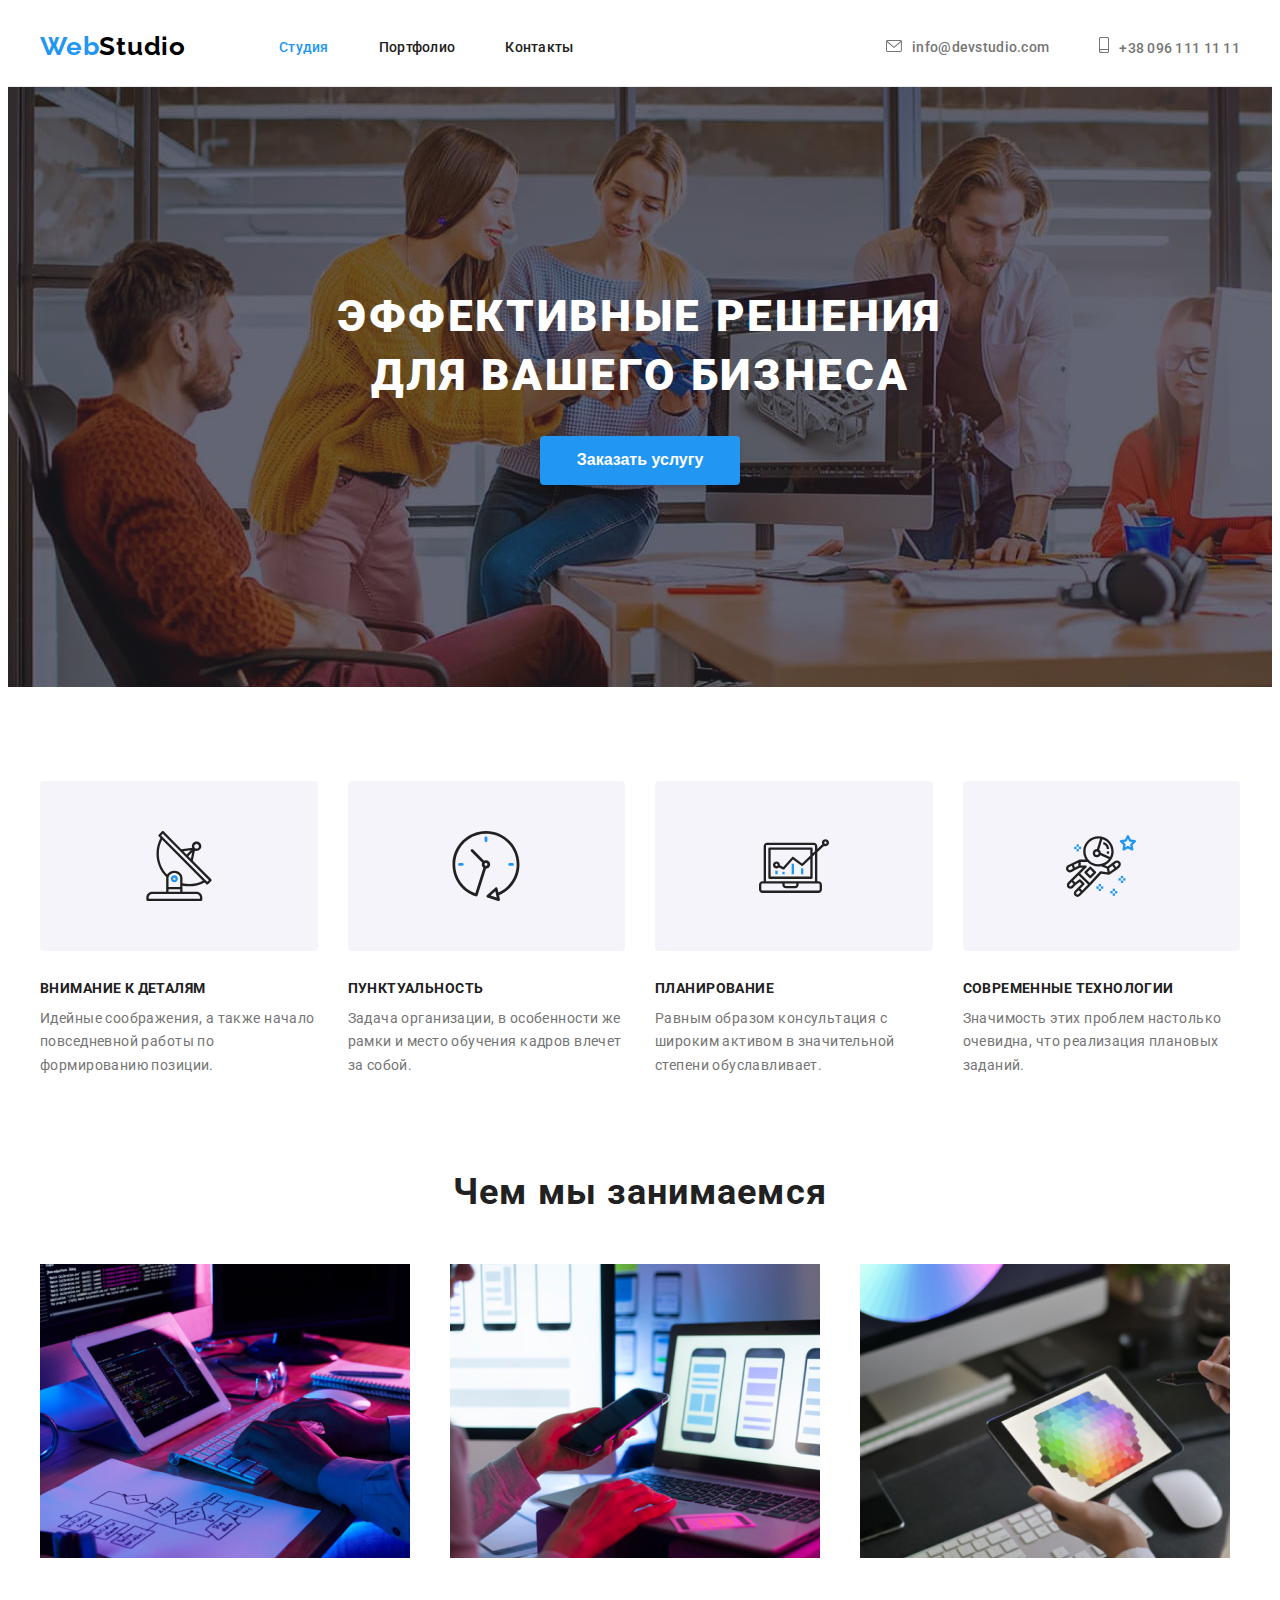
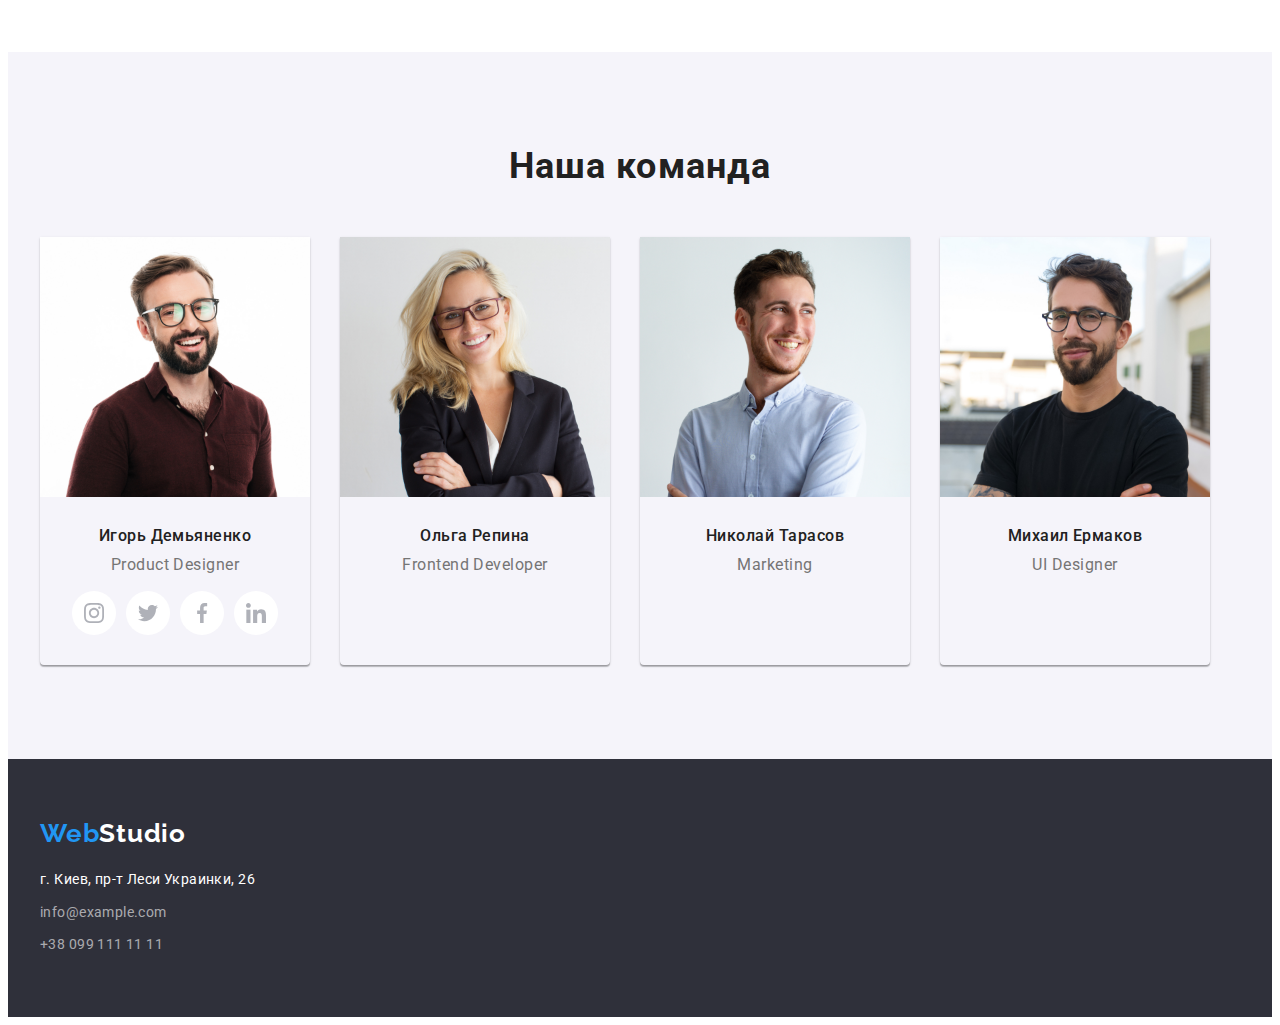
==== index.html @ a6addc0a "Добавляет спрайт svg" ====
<!DOCTYPE html>
<html lang="ru">
<head>
  <meta charset="UTF-8">
  <meta http-equiv="X-UA-Compatible" content="IE=edge">
  <meta name="viewport" content="width=device-width, initial-scale=1.0">
  <!-- Normalize -->
  <link rel="stylesheet" href="https://cdnjs.cloudflare.com/ajax/libs/modern-normalize/1.0.0/modern-normalize.min.css" integrity="sha512-ISS7cAi1PEhQ8jnbJpJZMd29NlhNj4AWYyLOSp2CE/CsHxTCu+r+t0D2yoJudVrd0/8fTVPUVDzY5Tvli75u/g==" crossorigin="anonymous" />
  <!-- google fonts -->
  <link rel="preconnect" href="https://fonts.gstatic.com">
 <link href="https://fonts.googleapis.com/css2?family=Raleway:wght@700&family=Roboto:wght@400;500;700;900&display=swap" rel="stylesheet">
  <link rel="stylesheet" href="./css/style.css">
  <title>Студия</title>
  
</head>

<body>
<!-- ШАПКА-->

  <header class="header">

    <div class="container">

      <nav class="nav">
        <a class="link logo" href="index.html"> Web<span class="logo-black">Studio</span> </a>
    
    <!-- Меню -->
        <ul class="navigation list">
          <li class="navigation-item"><a class="link menu current" href="index.html">Студия</a></li>
          <li class="navigation-item"><a class="link menu" href="./portfolio.html">Портфолио</a></li>
          <li class="navigation-item"><a class="link menu" href="">Контакты </a></li>
        </ul>

      </nav>
    
        <!--Контакты-->
        
        <ul class="navigation list">
        
          <li class="contact email">

            <a class="link contact" href="mailto:info@devstudio.com">
            <svg class="contact-icon-envelope" width="16px" height="12px" >
              <use href="./img/svg-sprite.svg#envelope"></use>
            </svg>info@devstudio.com</a>

            </li>


          <li class="contact">
            <a class="link contact" href="tel:+380961111111">
              <svg class="contact-icon-smartphone" width="10px" height="16px">
                <use href="./img/svg-sprite.svg#smartphone"></use>
              </svg>+38 096 111 11 11</a>
          </li>

        </ul>
     

    </div>
  </header>

<main>
<!-- Блог Герой -->

  <section class="hero main">
    <div class="container">

    <h1 class="hero-title">Эффективные решения <br> для вашего бизнеса</h1>

  
      <button class="btn hero" type="button">Заказать услугу</button>
    
  </div>
   
  </section>


  

<!-- Oсобенности -->

  <section class="features-box">
    <div class="container">

      <h2 class="visually-hidden">Особенности компании</h2>

  <!-- Список особенностей -->
    <ul class="list features" >
      <li class="features-item">

        <div class="thumb">
          <svg class="thumb-icons" width="70px" height="70px">
            <use href="./img/svg-sprite.svg#antenna"></use>
          </svg>

        </div>
        <h3 class="features-title">Внимание к деталям</h3>
        <p class="features-text">Идейные соображения, а также начало повседневной работы по формированию позиции.</p>
      </li>

      <li class="features-item">

        <div class="thumb">
          <svg class="thumb-icon" width="70px" height="70px">
            <use href="./img/svg-sprite.svg#clock" ></use>
          </svg>

        </div>
        <h3 class="features-title">Пунктуальность</h3>
        <p class="features-text">Задача организации, в особенности же рамки и место обучения кадров влечет за собой.</p>
      </li>

      <li class="features-item">

        <div class="thumb">
          <svg class="thumb-icon" width="70px" height="70px">
            <use href="./img/svg-sprite.svg#diagram"></use>
          </svg>

        </div>
        <h3 class="features-title">Планирование</h3>
        <p class="features-text">Равным образом консультация с широким активом в значительной степени обуславливает.</p>
      </li>

      <li class="features-item">

        <div class="thumb">
          <svg class="thumb-icon" width="70px" height="70px">
            <use href="./img/svg-sprite.svg#astronaut"></use>
          </svg>

        </div>
        <h3 class="features-title">Современные технологии</h3>
        <p class="features-text">Значимость этих проблем настолько очевидна, что реализация плановых заданий.</p>
      </li>
    </ul>
    </div>
    
  </section>


<!-- Секция 2. Чем мы занимаемся -->
<section class="content">

  <div class="container">
    <h2 class="section-title">Чем мы занимаемся</h2>
      
    <ul class="section list">

      <li class="section-item"><img src="./img/typing_comp.png" width="370" alt="Печатать на компьютере"></li>

      <li class="section-item"><img src="./img/telephone.png" width="370" alt="Телефон и компьютер"></li>

      <li class="section-item"><img src="./img/tablet.png" width="370" alt="Планшет"></li>
    </ul>
  </div>
 
      
</section>

<!-- Секция 3. Наша команда -->

<section class="description-section">

  <div class="container">

    <h2 class="section-title">Наша команда</h2>
  
    <ul class="list description">
  
      <li class="description-list-item">
        <img src="./img/man.jpg" width="270" alt="Дизайнер продукта">
        
        <div class="description-flex">
          <h3 class="description-title">Игорь Демьяненко</h3>
          <p class="description-text">Product Designer</p>
<!-- Социальные сети -->
          <ul class="thumb-list list">

            <li class="thumb-social-item link">
              <a class="thumb-social-link" href=""> 
                <svg class="thumb-social-icon instagram" width="20px" height="20px">
                <use href="./img/svg-sprite.svg#instagram"></use>
              </svg> </a>
            </li>
            <li class="thumb-social-item link">
              <a class="thumb-social-link" href=""> 
                <svg class="thumb-social-icon" width="20px" height="20px">
                <use href="./img/svg-sprite.svg#twitter"></use>
              </svg></a>
            </li>
            <li class="thumb-social-item link">
              <a class="thumb-social-link" href="">
                <svg class="thumb-social-icon" width="20px" height="20px">
                  <use href="./img/svg-sprite.svg#facebook"></use>
                </svg>
              </a>
            </li>
            
            <li class="thumb-social-item link">
              <a class="thumb-social-link" href="">
                <svg class="thumb-social-icon" width="20px" height="20px">
                  <use href="./img/svg-sprite.svg#linkedin"></use>
                </svg>
              </a>
            </li>

          </ul>

        </div>
        </li>
  
      <li class="description-list-item">
        <img src="./img/woman.jpg" width="270" alt="Девушка разработчик">
        
        <div class="description-flex">
        <h3 class="description-title">Ольга Репина</h3>
        <p class="description-text">Frontend Developer</p>

<!-- Сoциальные сети -->

            
        </div>

      </li>
  
      <li class="description-list-item">
        <img src="./img/frontend_boy.jpg" width="270" alt="Маркетолог">
       
        <div class="description-flex">
        <h3 class="description-title">Николай Тарасов</h3>
        <p class="description-text">Marketing</p>
       
        <!-- Социальные сети -->
        

       </div>

      </li>
  
      <li class="description-list-item">
        <img src="./img/man_with_glasses.jpg" width="270" alt="UI дизайнер">
        
        <div class="description-flex">
        <h3 class="description-title">Михаил Ермаков</h3>
        <p class="description-text">UI Designer</p>
        <!-- Социальные сети -->


        

          </div> 
      </li>
    </ul>

  </div>
  

  
</section>
</main>

<!-- Футер-->

<footer class="footer">
  
  <div class="container">
    <a class="link logo" href="index.html">Web<span class="logo-white">Studio</span> </a>

    <address class="address">
    
    <p class="address-text">г. Киев, пр-т Леси Украинки, 26</p> 


   
  <a class="link" href="mailto:info@example.com">info@example.com</a>
  <a class="link" href="tel:+380991111111">+38 099 111 11 11</a>
 
  
  </address>
  </div>
  
  
  
</footer>


</body>
</html>
---- css/style.css ----
/*  Переменные */
:root {
  /* Цвета */
  --accent-color: #2196f3;
  --bg-color: #ffffff;
  --title-color: #212121;
  --secondary-text-color: #757575;
  --secondary-white-color: #ffffff;
  --margin-right-bottom:30px;

  /* Шрифты */
  --main-font: "Roboto", sans-serif;
  --secondary-font: "Raleway", sans-serif;
  --bg-color-hero-footer: #2f303a;
}

body {
  background-color: var(--bg-color);
  font-family: var(--main-font);
  color: var(--title-color);
  
}

/* Сброс стилей */
.link {
  text-decoration: none;
}
.list {
  list-style: none;
}
.address {
  font-style: normal;
}

h1,h2,h3,h4,h5,h6,p{
  margin: 0;
  padding: 0;
}

ul, ol{
  margin: 0;
  padding: 0;
}
img{
  display: block;
  max-width: 100%;
}

/* СПРЯТАННЫЕ ЗАГОЛОВКИ */

.visually-hidden { 
  position: absolute !important;
  clip: rect(1px 1px 1px 1px);
  clip: rect(1px, 1px, 1px, 1px);
  padding: 0 !important;
  border: 0 !important;
  height: 1px !important;
  width: 1px !important;
  overflow: hidden;
}



/* КОМПОНЕНТЫ*/
.btn {
  cursor: pointer;
}

.section-title {
  font-weight: 700;
  font-size: 36px;
  line-height: 1.16;
  text-align: center;
  letter-spacing: 0.03em;
  color: var(--title-color);
  margin-bottom: 50px;
}

.footer {
  background-color: var(--bg-color-hero-footer);
}

/* ШАПКА */

.header{
  border-bottom: 1px solid #ECECEC;
}
.container{
  width: 1200px;
  margin: 0 auto;
  padding-left: 15px;
  padding-right: 15px;
  
 
}

.header .container{
  display: flex;
  align-items: center;
  
}

.nav{
  display: flex;
  text-align: center;
  
}
/* ///////////Навигационное меню */
.link.menu{
padding-top: 32px;
padding-bottom: 32px;}







.navigation-item:not(:last-child){
  margin-right: 50px;
}

/* ////// КОНТАКТЫ  */
.navigation.list{
display: flex;
align-items: center;

margin-left: auto;

}
.link.contact{
padding-top: 32px;
padding-bottom: 32px;

}


.contact.email{
  margin-right: 50px;
}

.contact-icon-envelope{
width: 16px;
height: 12px;
fill:  #757575;
margin-right: 10px;
}

.contact-icon-smartphone{
  fill:#757575;
  width: 10px;
  height: 16px;
  margin-right: 10px;
}
/* Ховер иконки имейла и телефона */

.link.contact:hover .contact-icon-envelope{
  fill:var(--accent-color);
}

.link.contact:hover .contact-icon-smartphone{
  fill:var(--accent-color);
}

/* ///////////Навигационное меню  КОНЕЦ */



/* /////////////  ЛОГОТИП///////////// */
.nav .link.logo{
  padding-top: 24px;
  padding-bottom: 25px;
  margin-right: 93px;
}
.logo {
  font-family: var(--secondary-font);
  font-weight: 700;
  font-size: 26px;
  line-height: 1.1;
  letter-spacing: 0.03em;
  color: var(--accent-color);
}

.logo-white {
  color: var(--secondary-white-color);
}
.logo-black {
  color: #000000;
}

.link.menu {
  font-weight: 500;
  font-size: 14px;
  line-height: 1.14;
  letter-spacing: 0.02em;
  color: var(--title-color);
}
.link.menu:hover,
.link.menu:focus {
  color: var(--accent-color);
}

.list .link.menu.current {
  color: var(--accent-color);
}

.link.contact {
  font-weight: 500;
  font-size: 14px;
  line-height: 1.1;
  letter-spacing: 0.02em;
  color: var(--secondary-text-color);
}
.link.contact:hover,
.link.contact:focus {
  color: var(--accent-color);
}

/* ГЕРОЙ */
.hero.main {

  background-image: linear-gradient(
    rgba(47, 48, 58, 0.4),
    rgba(47, 48, 58, 0.4)
  ),
  url(../img/bg-optimized.jpg);
  background-color: var(--bg-color-hero-footer);
  
  max-width: 1600px;
  height: 600px;
  margin-left: auto;
  margin-right: auto;
  background-repeat: no-repeat;
}


.hero-title {
  font-weight: 900;
  font-size: 44px;
  line-height: 1.36;
  text-align: center;
  letter-spacing: 0.06em;
  text-transform: uppercase;
  color: #ffffff;
  margin-bottom: 30px ;
}

.hero .container{
  padding: 200px 15px ;
 
}



/* КНОПКА - ЗАКАЗАТЬ УСЛУГУ */

.btn.hero{
 min-width: 200px;
 padding: 10px 32px;
 display: block; 
 margin: 0 auto;
 text-align: center;

  font-weight: 700;
  font-size: 16px;
  line-height: 1.8;
  background-color: var(--accent-color);
  color: var(--secondary-white-color);
  box-shadow: 0px 4px 4px rgba(0, 0, 0, 0.15);
  border-radius: 4px;
  border: 0px;
  outline: 0px;
  
}



/* ОСОБЕННОСТИ*/

.list.features .thumb{
  margin-bottom: 30px;
  background-color:#F5F4FA;
  border-radius:4px;
  display: flex;
  justify-content: center;
  align-items: center;
  height: 120px;
  padding: 25px 100px;
}




.features-title {
  font-weight: 700;
  font-size: 14px;
  line-height: 1.14;
  letter-spacing: 0.03em;
  text-transform: uppercase;
  color: var(--title-color);
}

.features-text {
  font-size: 14px;
  line-height: 1.7;
  letter-spacing: 0.03em;
  color: var(--secondary-text-color);
}

.features-box{
  padding-bottom: 94px;
  padding-top: 94px;
}

.list.features{
  display: flex;
}

.features-item{
  flex-basis: calc(100% / 4);
}

.features-item:not(:last-child){
margin-right: 30px;
}
.features-title{
  margin-bottom: 10px;
}



/*  СЕКЦИЯ ЧЕМ МЫ ЗАНИМАЕМСЯ */

.content{
  padding-bottom: 94px;
}

.section-title{
/* margin-bottom: 50px; */
text-align: center;
}

.section.list{
  display: flex;
  flex-wrap: wrap;
  margin-left: calc(-1*var(--margin-right-bottom));
  margin-top: calc(-1*var(--margin-right-bottom));
}

.section-item{
  margin-left: var(--margin-right-bottom);
  margin-top: var(--margin-right-bottom);
  flex-basis: calc(100% / 3 - var(--margin-right-bottom));
}

/* НАША КОМАНДА  */


.description-section{
  padding-top: 94px;
  padding-bottom: 94px;
  background-color: #f5f4fa;
}

 .list.description{
  display: flex;
  flex-wrap: wrap;
}

 .list>.description-list-item{
  box-shadow: 0px 1px 3px rgba(0, 0, 0, 0.12), 0px 1px 1px rgba(0, 0, 0, 0.14), 0px 2px 1px rgba(0, 0, 0, 0.2);
border-radius: 0px 0px 4px 4px;
}

.list>.description-list-item:not(:last-child){
  margin-right: 30px;
}




.description .description-title {
  font-weight: 500;
  font-size: 16px;
  line-height: 1.18;
  letter-spacing: 0.03em;
  color: var(--title-color);
}

.description .description-text {
  font-size: 16px;
  line-height: 1.18;
  letter-spacing: 0.03em;
  color: var(--secondary-text-color);
  margin-bottom: 16px;
}


/* ///////////Соцеальные сети */
.thumb-list{
  display: flex;
  align-items: center;
  justify-content: space-between;
}

.thumb-social-icon.instagram{
  fill: #AFB1B8;
 }

.thumb-social-link{
  display: flex;
  align-items: center;
  justify-content: center;
  border-radius:50%;
  background-color: #fff;
  width: 44px;
  height: 44px;
}



/* ////// Ховер соц сетей */
.thumb-social-link:hover .thumb-social-icon,
.thumb-social-link:focus .thumb-social-icon{
  fill:#FFFFFF;
}



/* ///////////// */

/* ФУТЕР//////////*/

.footer .container{
  padding-top: 60px;
  padding-bottom: 60px;
}
.link.logo{
  margin: 0;
  padding: 0;
}
.address{margin-top: 20px;}

.address .address-text {
  font-size: 14px;
  line-height: 1.7;
  letter-spacing: 0.03em;
  color: var(--secondary-white-color);
  margin-bottom: 9px;
  
}


a[href="mailto:info@example.com"]{
  display: block;
  display: block;

}

 /* ////////////////// */
.description-flex{
  padding-top: var(--margin-right-bottom);
  padding-bottom: var(--margin-right-bottom); 
  text-align: center;
  padding-bottom: 30px;
  padding-left: 32px;
  padding-right: 32px;
}
.description-flex .description-title{
  margin-bottom: 10px;
}



.address .link {
  font-size: 14px;
  line-height: 1.7;
  letter-spacing: 0.03em;
  color: rgba(255, 255, 255, 0.6);
  margin-bottom: 9px;
}





/* ПОРТФОЛИО */
/* /////////// МЕНЮ*/
.menu-section{
  padding-top: 94px;
  padding-bottom: 94px;
}
.list.filters{
display: flex;
justify-content: center;
margin-bottom: 50px;

}

.list-filters-item:not(:last-child){
  margin-right: 8px;
}



/* ///////////КАТЕГОРИИ  */
.menu-section .btn {
  font-weight: 500;
  font-size: 16px;
  line-height: 1.6;
  text-align: center;
  letter-spacing: 0.03em;
  color: var(--title-color);
  background-color: #f5f4fa;
  border-radius: 4px;
  border: 0px;
  min-width: 73px;
  padding: 6px 22px;
}

.menu-section .btn:hover,
.menu-section .btn:focus {
  color: #ffffff;
  background-color: var(--accent-color);
}




/*  Портфолио сетка */


.portfolio{
  display: flex;
  flex-wrap: wrap;
  margin-left: -30px;
  margin-top: -30px;
}

.list-portfolio-item{
  flex-basis: calc(100% / 3 - 30px);
  margin-left: 30px;
  margin-top: 30px;
}

.portfolio>li:hover{
  box-shadow: 0px 1px 1px rgba(0, 0, 0, 0.12), 0px 4px 4px rgba(0, 0, 0, 0.06), 1px 4px 6px rgba(0, 0, 0, 0.16);
  cursor: pointer;
}


.list-portfolio-card{
background: #FFFFFF;
border-left: 1px solid #EEEEEE;
border-right: 1px solid #EEEEEE;
border-bottom: 1px solid #EEEEEE;
padding: 20px 24px;
}


.portfolio .portfolio-title {
  font-weight: 700;
  font-size: 18px;
  line-height: 2;
  letter-spacing: 0.06em;
  color: var(--title-color);
  margin-bottom: 4px;
}

.portfolio .portfolio-text {
  font-size: 16px;
  line-height: 1.8;
  letter-spacing: 0.03em;
  color: var(--secondary-text-color);
}
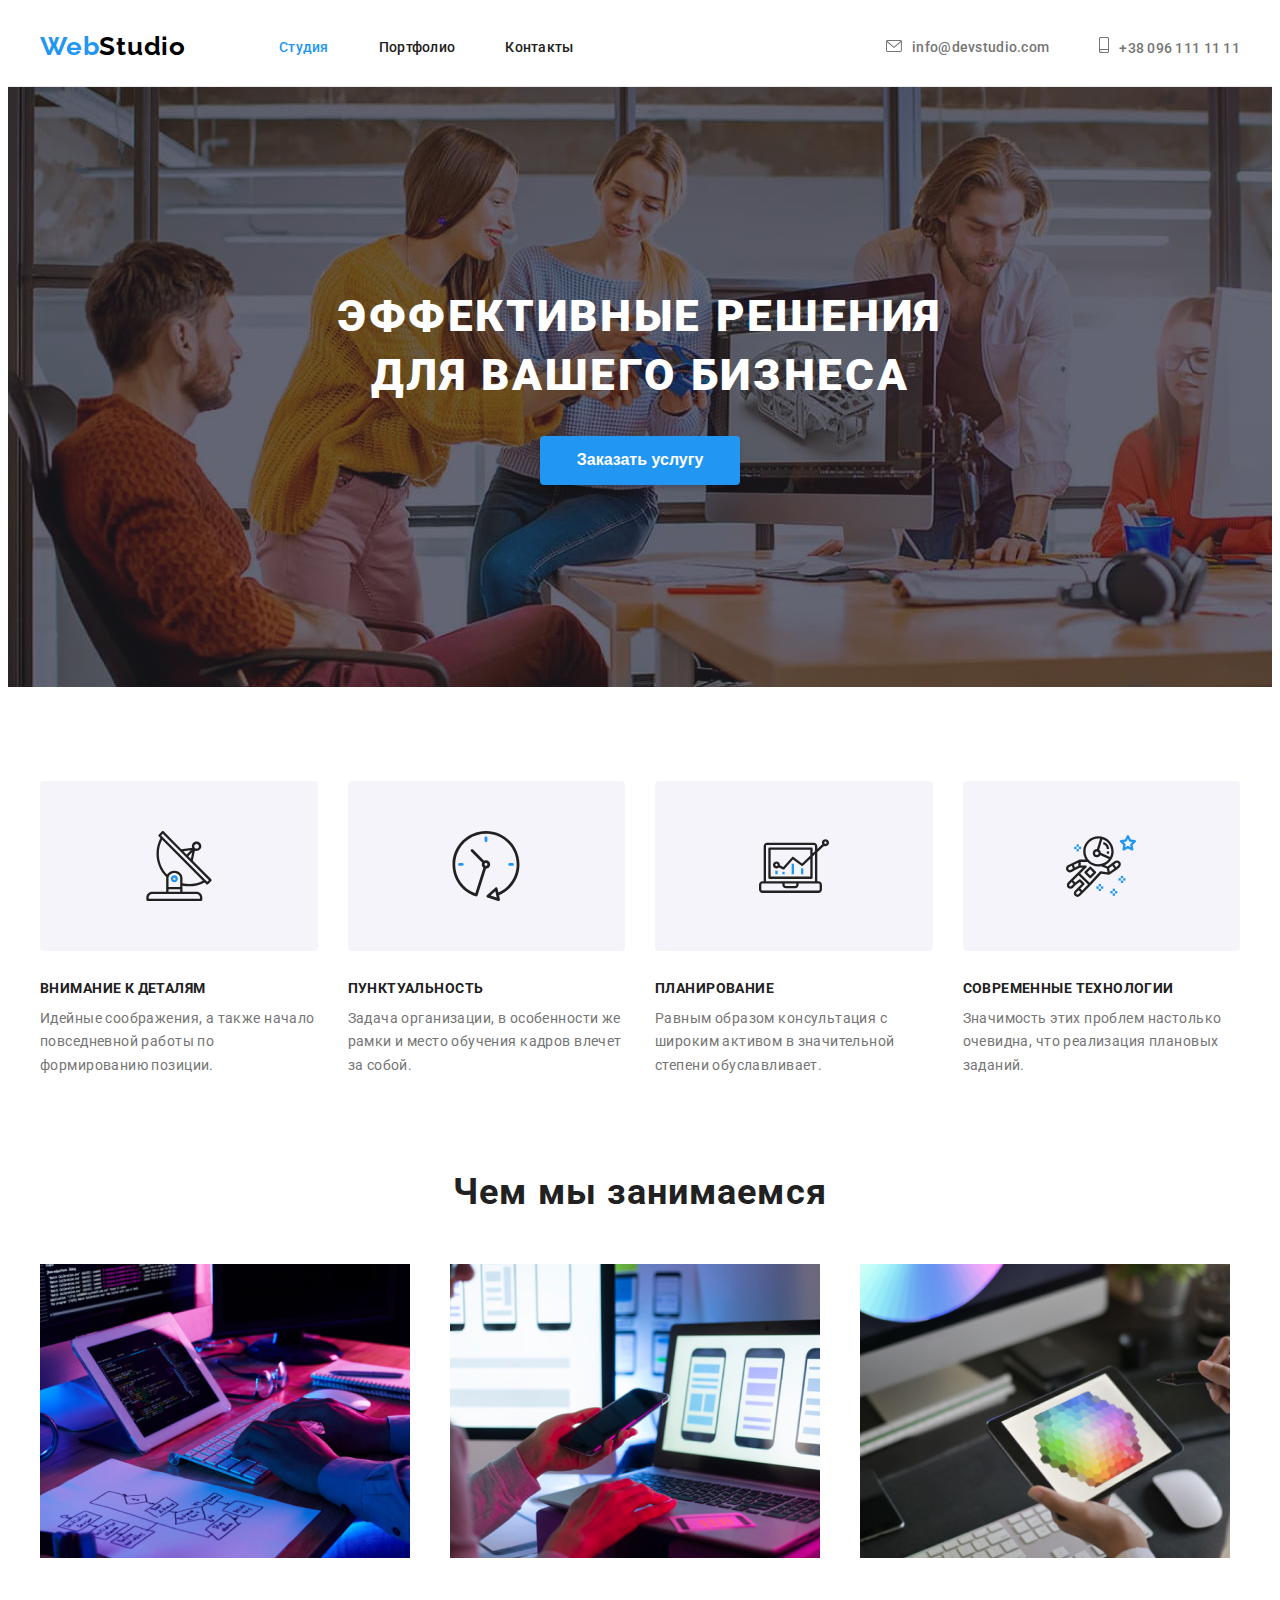
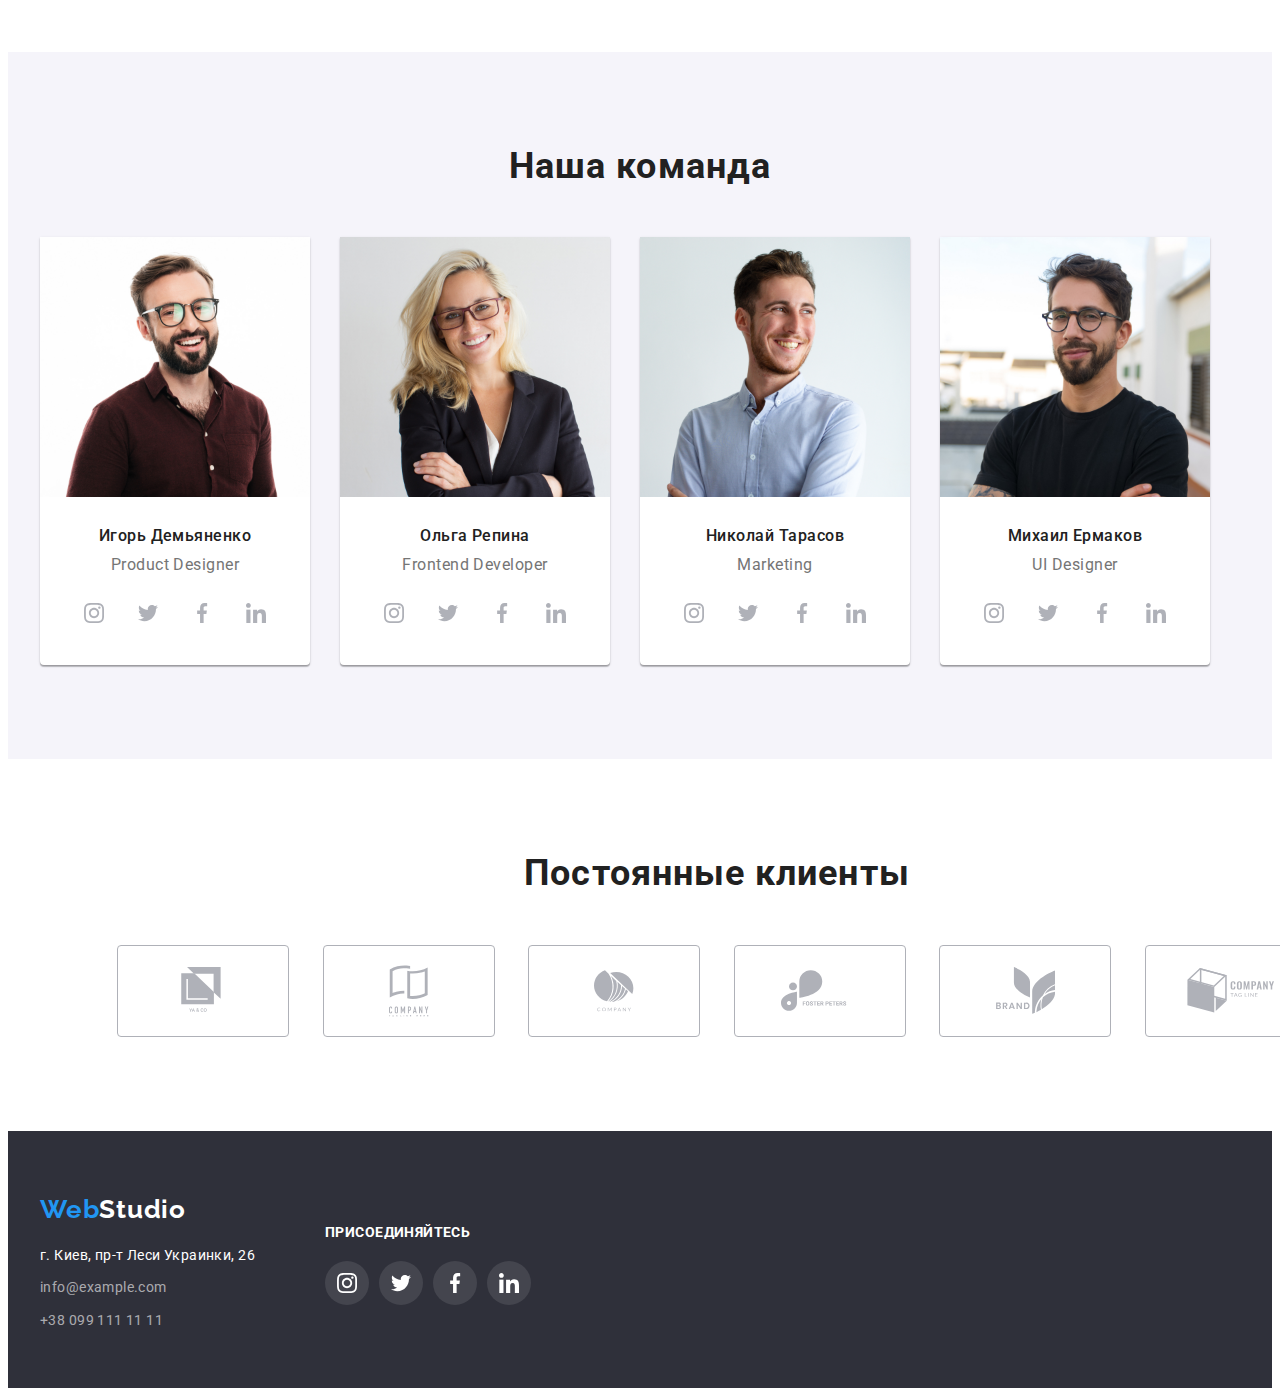
==== commit e064b446: "Заканчивает оформление векторной графики" ====
--- a/index.html
+++ b/index.html
@@ -219,7 +219,37 @@
         <p class="description-text">Frontend Developer</p>
 
 <!-- Сoциальные сети -->
-
+<ul class="thumb-list list">
+
+  <li class="thumb-social-item link">
+    <a class="thumb-social-link" href=""> 
+      <svg class="thumb-social-icon instagram" width="20px" height="20px">
+      <use href="./img/svg-sprite.svg#instagram"></use>
+    </svg> </a>
+  </li>
+  <li class="thumb-social-item link">
+    <a class="thumb-social-link" href=""> 
+      <svg class="thumb-social-icon" width="20px" height="20px">
+      <use href="./img/svg-sprite.svg#twitter"></use>
+    </svg></a>
+  </li>
+  <li class="thumb-social-item link">
+    <a class="thumb-social-link" href="">
+      <svg class="thumb-social-icon" width="20px" height="20px">
+        <use href="./img/svg-sprite.svg#facebook"></use>
+      </svg>
+    </a>
+  </li>
+  
+  <li class="thumb-social-item link">
+    <a class="thumb-social-link" href="">
+      <svg class="thumb-social-icon" width="20px" height="20px">
+        <use href="./img/svg-sprite.svg#linkedin"></use>
+      </svg>
+    </a>
+  </li>
+
+</ul>
             
         </div>
 
@@ -234,6 +264,38 @@
        
         <!-- Социальные сети -->
         
+        <ul class="thumb-list list">
+
+          <li class="thumb-social-item link">
+            <a class="thumb-social-link" href=""> 
+              <svg class="thumb-social-icon instagram" width="20px" height="20px">
+              <use href="./img/svg-sprite.svg#instagram"></use>
+            </svg> </a>
+          </li>
+          <li class="thumb-social-item link">
+            <a class="thumb-social-link" href=""> 
+              <svg class="thumb-social-icon" width="20px" height="20px">
+              <use href="./img/svg-sprite.svg#twitter"></use>
+            </svg></a>
+          </li>
+          <li class="thumb-social-item link">
+            <a class="thumb-social-link" href="">
+              <svg class="thumb-social-icon" width="20px" height="20px">
+                <use href="./img/svg-sprite.svg#facebook"></use>
+              </svg>
+            </a>
+          </li>
+          
+          <li class="thumb-social-item link">
+            <a class="thumb-social-link" href="">
+              <svg class="thumb-social-icon" width="20px" height="20px">
+                <use href="./img/svg-sprite.svg#linkedin"></use>
+              </svg>
+            </a>
+          </li>
+
+        </ul>
+
 
        </div>
 
@@ -247,18 +309,139 @@
         <p class="description-text">UI Designer</p>
         <!-- Социальные сети -->
 
-
-        
+        <ul class="thumb-list list">
+
+          <li class="thumb-social-item link">
+            <a class="thumb-social-link" href=""> 
+              <svg class="thumb-social-icon instagram" width="20px" height="20px">
+              <use href="./img/svg-sprite.svg#instagram"></use>
+            </svg> </a>
+          </li>
+          <li class="thumb-social-item link">
+            <a class="thumb-social-link" href=""> 
+              <svg class="thumb-social-icon" width="20px" height="20px">
+              <use href="./img/svg-sprite.svg#twitter"></use>
+            </svg></a>
+          </li>
+          <li class="thumb-social-item link">
+            <a class="thumb-social-link" href="">
+              <svg class="thumb-social-icon" width="20px" height="20px">
+                <use href="./img/svg-sprite.svg#facebook"></use>
+              </svg>
+            </a>
+          </li>
+          
+          <li class="thumb-social-item link">
+            <a class="thumb-social-link" href="">
+              <svg class="thumb-social-icon" width="20px" height="20px">
+                <use href="./img/svg-sprite.svg#linkedin"></use>
+              </svg>
+            </a>
+          </li>
+
+        </ul>
 
           </div> 
       </li>
     </ul>
 
   </div>
-  
-
-  
 </section>
+
+  <!-- ///////// Постоянные клиенты -->
+  <section class="clients">
+
+  <div class="container">
+
+  <h2 class="clients-title">Постоянные клиенты</h2>
+
+  <ul class="clients-list list">
+    <li class="clients-list-item">
+      
+              <a href="" class="link clients-list-link"> 
+                <div class="thumb-clients">
+                
+                <svg class="clients-list-icon" width="44px" height="48px">
+                <use href="./img/svg-sprite.svg#logo1"></use>
+              </svg> 
+            </div>
+            
+          </a>
+        
+           
+      
+    </li>
+
+    <li class="clients-list-item">
+            
+            <a href="" class="link clients-list-link">
+              <div class="thumb-clients">
+              <svg class="clients-list-icon" width="40px" height="52px">
+              <use href="./img/svg-sprite.svg#logo2"></use>
+            </svg>
+          </div>
+        </a>
+          
+    </li>
+
+    <li class="clients-list-item">
+      <a href="" class="link clients-list-link">
+          <div class="thumb-clients">
+          
+            <svg class="clients-list-icon" width="40px" height="42px">
+            <use href="./img/svg-sprite.svg#logo3 "></use>
+          </svg>
+        </div>
+      </a>
+    </li>
+
+
+    <li class="clients-list-item">
+      <a href="" class="link clients-list-link">
+          <div class="thumb-clients">
+         
+            <svg class="clients-list-icon"  width="78px" height="42px">
+            <use href="./img/svg-sprite.svg#logo4"></use>
+          </svg>
+        </div>
+      </a>
+
+    </li>
+
+
+    <li class="clients-list-item">
+         
+          <a href="" class="link clients-list-link">
+            <div class="thumb-clients">
+            <svg class="clients-list-icon"  width="59px" height="47px">
+            <use href="./img/svg-sprite.svg#logo5"></use>
+          </svg>
+        </div>
+        </a>
+        
+    </li>
+
+    <li class="clients-list-item">
+          
+          <a href="" class="link clients-list-link">
+            <div class="thumb-clients">
+            <svg class="clients-list-icon" width="88px" height="45px">
+            <use href="./img/svg-sprite.svg#logo6"></use>
+          </svg>
+
+        </div>
+        </a>
+       
+    </li>
+  </ul>
+
+  </div>
+  
+  </section>
+  
+
+  
+
 </main>
 
 <!-- Футер-->
@@ -266,6 +449,9 @@
 <footer class="footer">
   
   <div class="container">
+
+
+    <div class="footer-wrap-address">
     <a class="link logo" href="index.html">Web<span class="logo-white">Studio</span> </a>
 
     <address class="address">
@@ -276,9 +462,69 @@
    
   <a class="link" href="mailto:info@example.com">info@example.com</a>
   <a class="link" href="tel:+380991111111">+38 099 111 11 11</a>
- 
-  
+
   </address>
+
+</div>
+
+
+
+
+<div class="footer-wrap-join">
+  <b>присоединяйтесь</b>
+  <!-- Cписок -->
+
+  <ul class="footer-wrap-list list">
+
+    <li class="footer-wrap-item">
+      <a href="" class="footer-wrap link">
+        <svg class="footer-wrap-icon" width="20px" height="20px">
+          <use href="./img/svg-sprite.svg#instagram"></use>
+        </svg>
+
+      </a>
+  </li>
+
+    <li class="footer-wrap-item">
+      <a href="" class="footer-wrap link">
+        <svg class="footer-wrap-icon" width="20px" height="20px">
+          <use href="./img/svg-sprite.svg#twitter"></use>
+        </svg>
+
+      </a>
+  </li>
+
+    <li class="footer-wrap-item">
+      <a href="" class="footer-wrap link">
+        <svg class="footer-wrap-icon" width="20px" height="20px">
+          <use href="./img/svg-sprite.svg#facebook"></use>
+        </svg>
+
+      </a>
+  </li>
+
+    <li class="footer-wrap-item">
+      <a href="" class="footer-wrap link">
+        <svg class="footer-wrap-icon" width="20px" height="20px">
+          <use href="./img/svg-sprite.svg#linkedin"></use>
+        </svg>
+
+      </a>
+  </li>
+
+  </ul>
+
+
+
+</div>
+
+
+
+
+
+
+
+
   </div>
   
   
--- a/css/style.css
+++ b/css/style.css
@@ -368,6 +368,7 @@
 }
 
  .list>.description-list-item{
+   background-color:var(--secondary-white-color);
   box-shadow: 0px 1px 3px rgba(0, 0, 0, 0.12), 0px 1px 1px rgba(0, 0, 0, 0.14), 0px 2px 1px rgba(0, 0, 0, 0.2);
 border-radius: 0px 0px 4px 4px;
 }
@@ -412,29 +413,170 @@
   align-items: center;
   justify-content: center;
   border-radius:50%;
-  background-color: #fff;
   width: 44px;
   height: 44px;
-}
+  background-color: transparent;
+}
+
 
 
 
 /* ////// Ховер соц сетей */
+
+.thumb-social-item:hover .thumb-social-link,
+.thumb-social-item:focus .thumb-social-link{
+  background-color:var(--accent-color);
+}
+
+
+.thumb-social-icon{
+  fill: #AFB1B8;
+}
+
 .thumb-social-link:hover .thumb-social-icon,
 .thumb-social-link:focus .thumb-social-icon{
   fill:#FFFFFF;
-}
+  
+}
+
 
 
 
 /* ///////////// */
 
+/* <!-- ///////// Постоянные клиенты --> */
+.clients{
+  padding: 94px 94px;
+ background-color: #fff;
+}
+
+.clients-title{
+font-family: var(--main-font);
+font-weight: bold;
+font-size: 36px;
+line-height: 1.16;
+text-align: center;
+letter-spacing: 0.03em;
+color:var(--title-color);
+margin: 0auto;
+margin-bottom: 50px;
+}
+
+.clients-list{
+  display: flex;
+  align-items: center;
+  justify-content: space-between;
+}
+
+.clients-list-link{
+display: flex;
+justify-content: center;
+align-items: center;
+}
+
+
+  .clients-list-link{
+display: flex;
+align-items: center;
+justify-content: center;
+
+}
+
+.thumb-clients{
+    border: 1px solid #AFB1B8;
+    border-radius: 4px;
+    width: 170px;
+    height: 90px;
+    display: flex;
+    justify-content: center;
+    align-items: center;
+    background-color: transparent;
+}
+
+/* ////// ХОВЕР  */
+
+.clients-list-link:hover {
+  fill:var(--accent-color)
+
+
+}
+.clients-list-icon{
+  fill:#AFB1B8;
+}
+
+.clients-list-icon:hover,
+.clients-list-icon:focus{
+fill:var(--accent-color);
+}
+
+
+
+
+
+
+
+
+/* ////////// */
+
 /* ФУТЕР//////////*/
 
-.footer .container{
-  padding-top: 60px;
-  padding-bottom: 60px;
-}
+.footer{
+  padding-top: 64px;
+  padding-bottom: 55px;
+  
+}
+.footer>.container{
+  display: flex;
+  align-items: center;
+}
+
+.footer-wrap-address{
+  margin-right: 70px;
+}
+
+.footer-wrap-join>b{
+font-weight: bold;
+font-size: 14px;
+line-height: 1.14;
+letter-spacing: 0.03em;
+text-transform: uppercase;
+color: #FFFFFF;
+margin-bottom: 20px;
+display: inline-block;
+}
+
+/* //////СОЦ СЕТИ  */
+.footer-wrap-list{
+  display: flex;
+  align-items: center;
+  justify-content: space-between;
+}
+
+.footer-wrap-item:not(:last-child){
+  margin-right: 10px;
+}
+
+.footer-wrap-icon{
+  fill:var(--secondary-white-color);
+}
+
+.footer-wrap{
+  display: flex;
+  align-items: center;
+  justify-content: center;
+ 
+  border-radius:50%;
+  background: rgba(255, 255, 255, 0.1);
+  width: 44px;
+  height: 44px;
+}
+.footer-wrap:hover,
+.footer-focus:hover{
+  background: var(--accent-color);
+}
+
+/* ////// */
+
 .link.logo{
   margin: 0;
   padding: 0;
